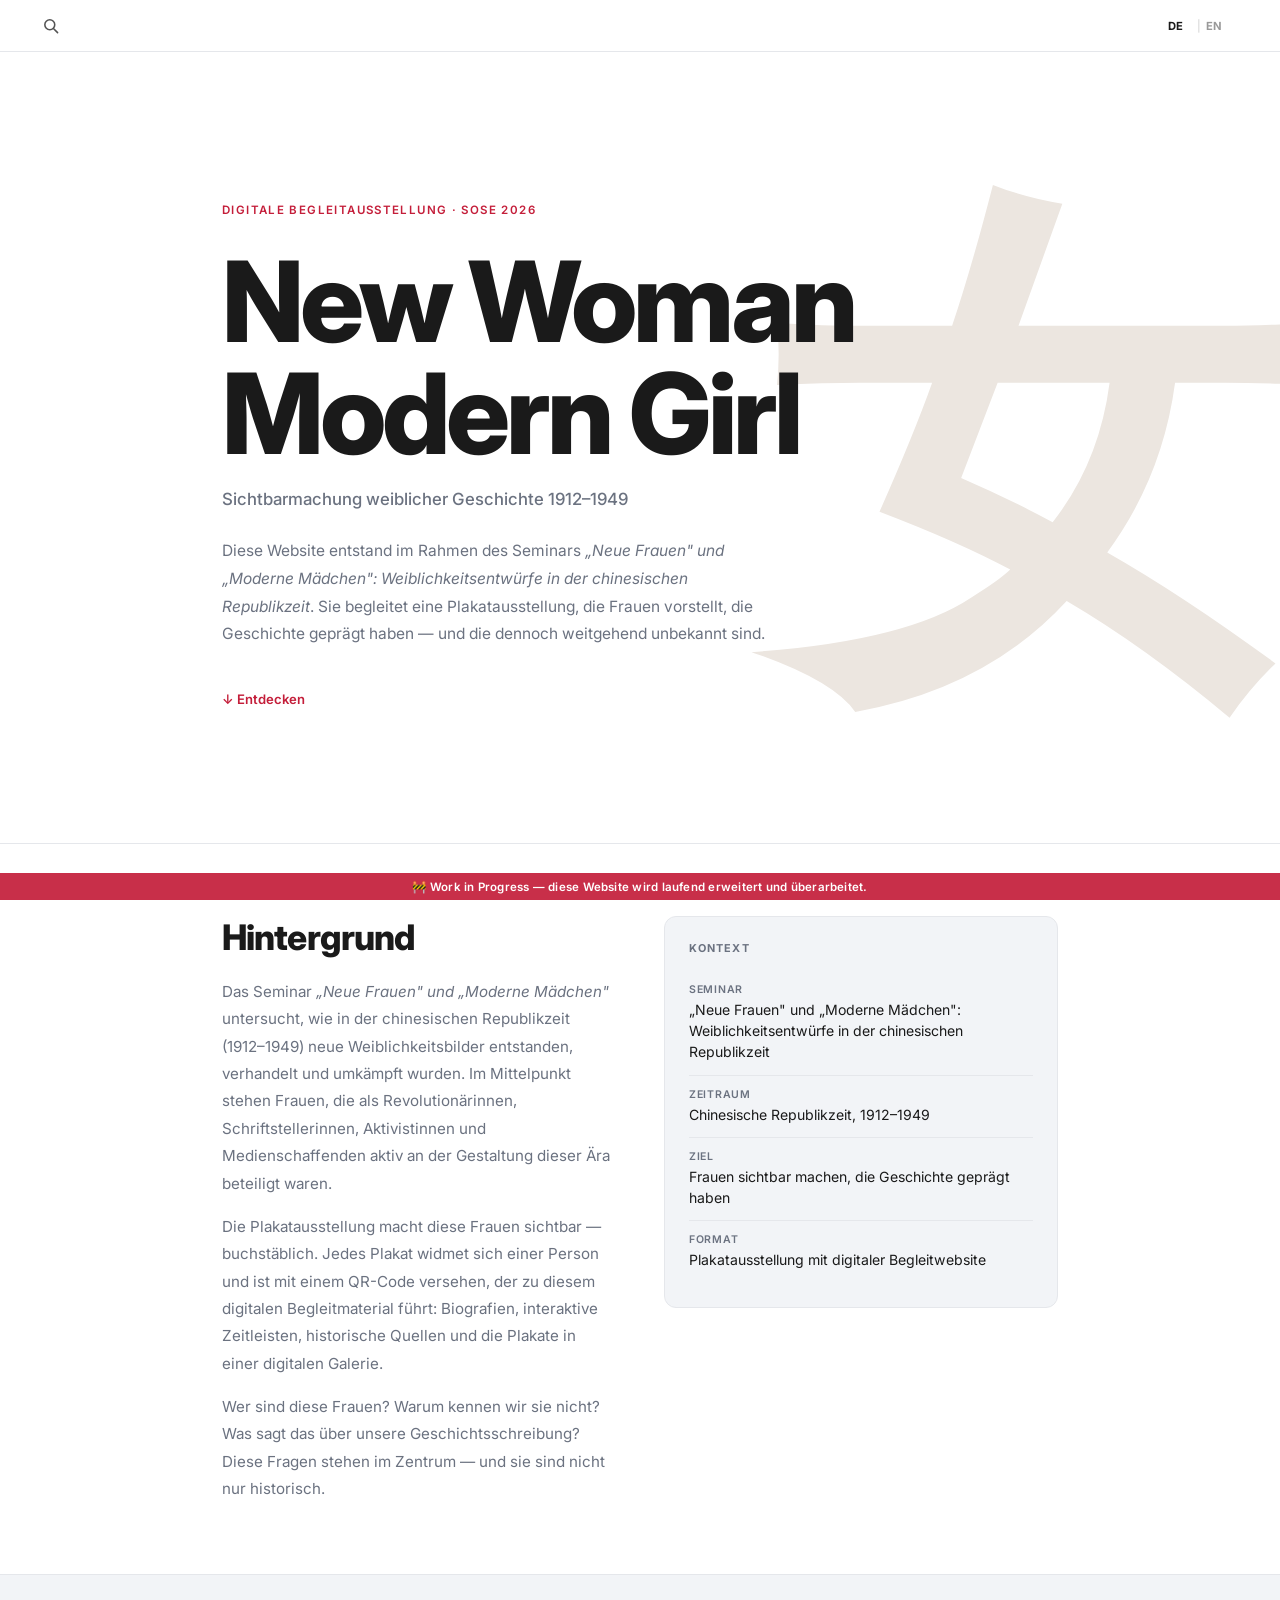
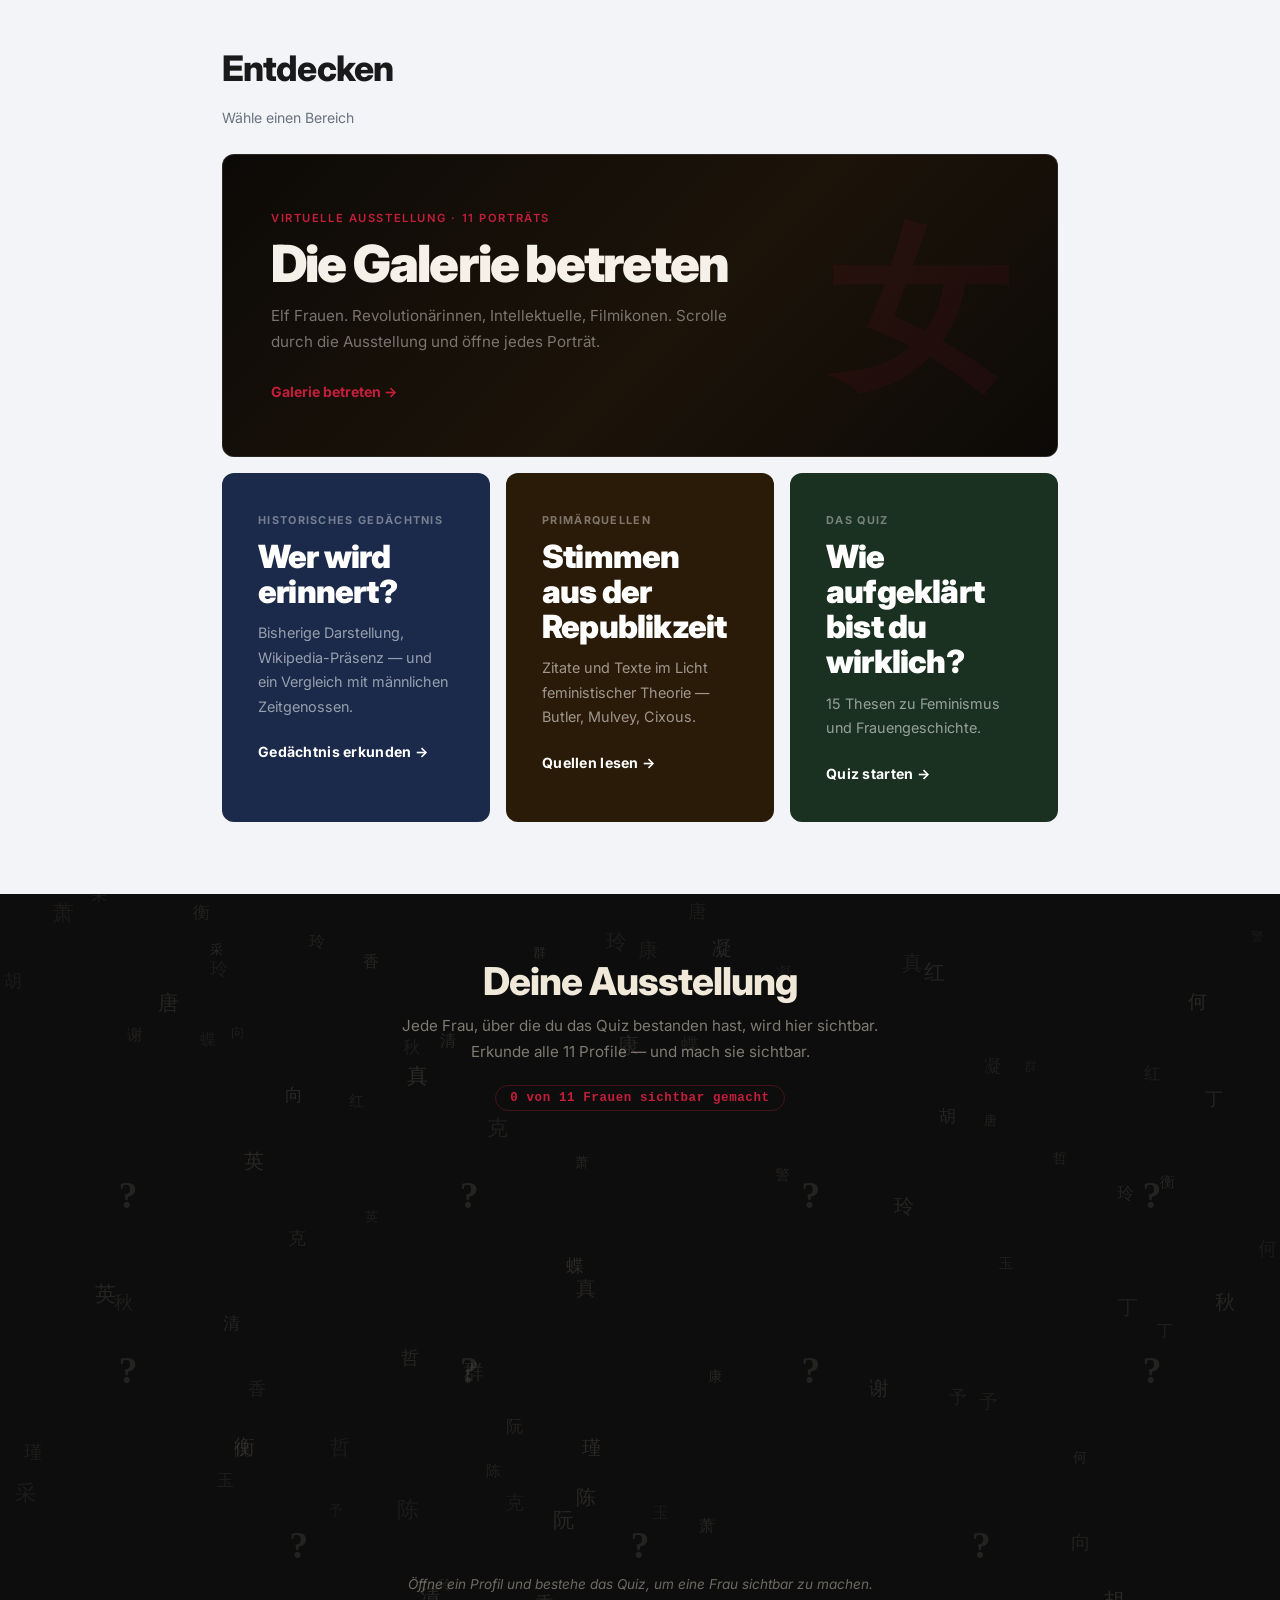
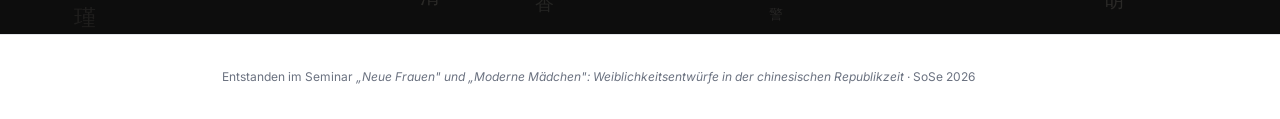
==== index.html @ d8818327 "Initial commit" ====
<!DOCTYPE html>
<html lang="de">
<head>
  <meta charset="UTF-8">
  <meta name="viewport" content="width=device-width, initial-scale=1.0">
  <title>Frauen der chinesischen Republikzeit – Digitale Begleitausstellung</title>
  <meta name="description" content="Digitale Begleitausstellung zum Seminar 'Neue Frauen' und 'Moderne Mädchen': Weiblichkeitsentwürfe in der chinesischen Republikzeit.">
  <link rel="preconnect" href="https://fonts.googleapis.com">
  <link rel="preconnect" href="https://fonts.gstatic.com" crossorigin>
  <link href="https://fonts.googleapis.com/css2?family=Inter:wght@400;500;600;700;800&display=swap" rel="stylesheet">
  <link rel="icon" type="image/svg+xml" href="favicon.svg">
  <link rel="stylesheet" href="style.css">
  <link rel="stylesheet" href="lang.css">
  <link rel="stylesheet" href="search.css">
</head>
<body class="landing-body">
  <a href="#main-content" class="skip-link">Zum Hauptinhalt springen</a>

  <div class="wip-banner" role="status" data-i18n="wip_banner">Work in Progress — diese Website wird laufend erweitert und überarbeitet.</div>

  <!-- NAVBAR -->
  <nav class="index-nav" id="indexNav">
     <div id="lang-toggle">
  <button onclick="setLang('de')" class="lang-btn" data-lang="de" aria-pressed="true">DE</button>
  <button onclick="setLang('en')" class="lang-btn" data-lang="en" aria-pressed="false">EN</button>
</div>
  </nav>

  <!-- ── HERO ──────────────────────────────────────── -->
  <header class="lp-hero" id="main-content">
    <div class="lp-hero-content">
      <div class="lp-eyebrow" data-i18n="index_eyebrow">Digitale Begleitausstellung · SoSe 2026</div>
      <h1 class="lp-headline">New Woman<br>Modern Girl</h1>
      <p class="lp-subline" data-i18n="index_subline">Sichtbarmachung weiblicher Geschichte 1912–1949</p>
      <p class="lp-intro-text" data-i18n="index_intro">
        Diese Website entstand im Rahmen des Seminars
        <em>„Neue Frauen" und „Moderne Mädchen": Weiblichkeitsentwürfe in der chinesischen Republikzeit</em>.
        Sie begleitet eine Plakatausstellung, die Frauen vorstellt, die Geschichte geprägt haben —
        und die dennoch weitgehend unbekannt sind.
      </p>
      <a href="#entdecken" class="lp-scroll-hint" aria-label="Nach unten scrollen" data-i18n="index_discover_btn">↓ Entdecken</a>
    </div>
    <div class="lp-hero-deco" aria-hidden="true">女</div>
  </header>

  <!-- ── HINTERGRUND ───────────────────────────────── -->
  <section class="lp-section lp-bg-section">
    <div class="lp-container">
      <div class="lp-section-grid">
        <div>
          <h2 class="lp-section-title" data-i18n="index_bg_title">Hintergrund</h2>
          <p class="lp-section-text" data-i18n="index_bg_body_1">
            Das Seminar <em>„Neue Frauen" und „Moderne Mädchen"</em> untersucht, wie in der chinesischen
            Republikzeit (1912–1949) neue Weiblichkeitsbilder entstanden, verhandelt und umkämpft wurden.
            Im Mittelpunkt stehen Frauen, die als Revolutionärinnen, Schriftstellerinnen, Aktivistinnen
            und Medienschaffenden aktiv an der Gestaltung dieser Ära beteiligt waren.
          </p>
          <p class="lp-section-text" data-i18n="index_bg_body_2">
            Die Plakatausstellung macht diese Frauen sichtbar — buchstäblich. Jedes Plakat widmet sich
            einer Person und ist mit einem QR-Code versehen, der zu diesem digitalen Begleitmaterial führt:
            Biografien, interaktive Zeitleisten, historische Quellen und die Plakate in einer digitalen Galerie.
          </p>
          <p class="lp-section-text" data-i18n="index_bg_body_3">
            Wer sind diese Frauen? Warum kennen wir sie nicht? Was sagt das über unsere Geschichtsschreibung?
            Diese Fragen stehen im Zentrum — und sie sind nicht nur historisch.
          </p>
        </div>
        <aside>
          <div class="lp-context-box">
            <div class="lp-context-label" data-i18n="index_context_label">Kontext</div>
            <div class="lp-context-item">
              <div class="lp-context-key" data-i18n="index_context_key_seminar">Seminar</div>
              <div class="lp-context-val" data-i18n="index_context_val_seminar">„Neue Frauen" und „Moderne Mädchen": Weiblichkeitsentwürfe in der chinesischen Republikzeit</div>
            </div>
            <div class="lp-context-item">
              <div class="lp-context-key" data-i18n="index_context_key_zeitraum">Zeitraum</div>
              <div class="lp-context-val" data-i18n="index_context_val_zeitraum">Chinesische Republikzeit, 1912–1949</div>
            </div>
            <div class="lp-context-item">
              <div class="lp-context-key" data-i18n="index_context_key_ziel">Ziel</div>
              <div class="lp-context-val" data-i18n="index_context_val_ziel">Frauen sichtbar machen, die Geschichte geprägt haben</div>
            </div>
            <div class="lp-context-item">
              <div class="lp-context-key" data-i18n="index_context_key_format">Format</div>
              <div class="lp-context-val" data-i18n="index_context_val_format">Plakatausstellung mit digitaler Begleitwebsite</div>
            </div>
          </div>
        </aside>
      </div>
    </div>
  </section>

  <!-- ── ENTDECKEN ─────────────────────────────────── -->
  <section class="lp-section" id="entdecken">
    <div class="lp-container">
      <h2 class="lp-section-title" data-i18n="index_discover_title">Entdecken</h2>
      <p class="lp-section-subtitle" data-i18n="index_discover_sub">Wähle einen Bereich</p>

      <div class="lp-entry-grid">

        <a href="galerie3d.html" class="lp-gallery3d-card">
          <div class="lp-gallery3d-deco" aria-hidden="true">女</div>
          <div class="lp-gallery3d-label" data-i18n="index_gallery_label">Virtuelle Ausstellung · 11 Porträts</div>
          <h3 class="lp-gallery3d-title" data-i18n="index_gallery_title">Die Galerie betreten</h3>
          <p class="lp-gallery3d-desc" data-i18n="index_gallery_desc">Elf Frauen. Revolutionärinnen, Intellektuelle, Filmikonen. Scrolle durch die Ausstellung und öffne jedes Porträt.</p>
          <div class="lp-gallery3d-cta" data-i18n="index_gallery_cta">Galerie betreten →</div>
        </a>

        <div class="lp-entry-row">

          <a href="sichtbarkeit.html" class="lp-network-card">
            <div class="lp-network-label" data-i18n="index_network_label">Historisches Gedächtnis</div>
            <h3 class="lp-network-title" data-i18n="index_network_title">Wer wird erinnert?</h3>
            <p class="lp-network-desc" data-i18n="index_network_desc">Bisherige Darstellung, Wikipedia-Präsenz — und ein Vergleich mit männlichen Zeitgenossen.</p>
            <div class="lp-network-cta" data-i18n="index_network_cta">Gedächtnis erkunden →</div>
          </a>

          <a href="quellen.html" class="lp-quellen-card">
            <div class="lp-quellen-label" data-i18n="index_quellen_label">Primärquellen</div>
            <h3 class="lp-quellen-title" data-i18n="index_quellen_title">Stimmen aus der Republikzeit</h3>
            <p class="lp-quellen-desc" data-i18n="index_quellen_desc">Zitate und Texte im Licht feministischer Theorie — Butler, Mulvey, Cixous.</p>
            <div class="lp-quellen-cta" data-i18n="index_quellen_cta">Quellen lesen →</div>
          </a>

          <a href="quiz.html" class="lp-quiz-card">
            <div class="lp-quiz-label" data-i18n="index_quiz_label">Das Quiz</div>
            <h3 class="lp-quiz-title" data-i18n="index_quiz_title">Wie aufgeklärt bist du wirklich?</h3>
            <p class="lp-quiz-desc" data-i18n="index_quiz_desc">15 Thesen zu Feminismus und Frauengeschichte.</p>
            <div class="lp-quiz-cta" data-i18n="index_quiz_cta">Quiz starten →</div>
          </a>

        </div>

      </div>

    </div>
  </section>

  <!-- ── WELLE ────────────────────────────────────────── -->
  <section class="welle-section" id="welle">
    <canvas id="welleCanvas" role="img" aria-label="Interaktive Galerie: Frauen der chinesischen Republikzeit — erscheinen, sobald du ihre Quizze besteht"></canvas>
    <div class="welle-header">
      <h2 class="welle-title" data-i18n="index_welle_title">Deine Ausstellung</h2>
      <p class="welle-desc" data-i18n="index_welle_desc">Jede Frau, über die du das Quiz bestanden hast, wird hier sichtbar.<br>Erkunde alle 11 Profile — und mach sie sichtbar.</p>
      <div class="welle-counter" id="welleCounter">0 von 11 Frauen sichtbar gemacht</div>
    </div>
    <p class="welle-hinweis" id="welleHinweis"></p>
  </section>

  <!-- ── FOOTER ─────────────────────────────────────── -->
  <footer class="lp-footer">
    <div class="lp-container">
      <p>Entstanden im Seminar <em>„Neue Frauen" und „Moderne Mädchen": Weiblichkeitsentwürfe in der chinesischen Republikzeit</em> · SoSe 2026</p>
    </div>
  </footer>

  <script src="lang.js"></script>
  <script src="translations.js"></script>
  <script src="welle.js"></script>
  <script src="data.js"></script>
  <script src="search-data.js"></script>
  <script src="search.js"></script>
</body>
</html>
---- style.css ----
:root {
  --bg: #F2F4F7;
  --card: #FFFFFF;
  --text: #1A1A1A;
  --text-muted: #6B7280;
  --border: #E5E7EB;
  --accent: #C41E3A;
  --agree: #1A6B3C;
  --disagree: #B91C1C;
  --shadow: 0 1px 3px rgba(0,0,0,0.06), 0 4px 16px rgba(0,0,0,0.06);
  --shadow-lg: 0 4px 8px rgba(0,0,0,0.06), 0 12px 40px rgba(0,0,0,0.08);
  --radius: 12px;
  --font: 'Inter', system-ui, -apple-system, sans-serif;
}

*, *::before, *::after { box-sizing: border-box; margin: 0; padding: 0; }

:focus-visible {
  outline: 2px solid #C41E3A;
  outline-offset: 3px;
}

.skip-link {
  position: absolute;
  left: -9999px;
  top: auto;
  width: 1px;
  height: 1px;
  overflow: hidden;
}
.skip-link:focus {
  position: fixed;
  top: 8px;
  left: 8px;
  z-index: 9999;
  width: auto;
  height: auto;
  overflow: visible;
  background: #C41E3A;
  color: #fff;
  font-size: 0.9rem;
  font-weight: 700;
  padding: 0.5rem 1rem;
  border-radius: 6px;
  text-decoration: none;
}

body {
  font-family: var(--font);
  background: var(--bg);
  color: var(--text);
  min-height: 100vh;
  -webkit-font-smoothing: antialiased;
}
/* ── NAV BAR ───────────────────────────────── */

.index-nav {
  position: sticky;
  top: 0;
  z-index: 100;
  height: 52px;
  background: var(--card);
  border-bottom: 1px solid var(--border);
  display: flex;
  align-items: center;
  justify-content: space-between;
  padding: 0 2rem;
  gap: 1rem;
}

.index-nav-back {
  color: var(--accent);
  text-decoration: none;
  font-size: 0.85rem;
  font-weight: 600;
  white-space: nowrap;
  transition: opacity 0.15s;
  flex-shrink: 0;
}
.index-nav-back:hover { opacity: 0.75; }

.index-nav-title {
  font-size: 0.78rem;
  font-weight: 600;
  color: var(--text-muted);
  text-align: center;
  letter-spacing: 0.01em;
  flex: 1;
}

.index-nav-link {
  color: var(--text-muted);
  text-decoration: none;
  font-size: 0.82rem;
  font-weight: 500;
  white-space: nowrap;
  flex-shrink: 0;
  transition: color 0.15s;
}
.index-nav-link:hover { color: var(--accent); }

/* ── PROGRESS BAR ───────────────────────────────── */

.progress-track {
  position: fixed;
  top: 0; left: 0; right: 0;
  height: 4px;
  background: var(--border);
  z-index: 200;
  opacity: 0;
  transition: opacity 0.3s;
}
.progress-track.visible { opacity: 1; }
.progress-fill {
  height: 100%;
  background: var(--accent);
  width: 0%;
  transition: width 0.45s cubic-bezier(0.4, 0, 0.2, 1);
}

/* ── SCREENS ────────────────────────────────────── */

.screen { display: none; min-height: 100vh; }
.screen.active { display: flex; flex-direction: column; }

.container {
  max-width: 700px;
  margin: 0 auto;
  width: 100%;
  padding: 2rem 1.5rem;
}

/* ── START SCREEN ───────────────────────────────── */

.screen--start {
  background: var(--card);
  justify-content: center;
}

.screen--start .container {
  padding: 5rem 2rem 4rem;
  position: relative;
}

.eyebrow {
  font-size: 0.72rem;
  font-weight: 600;
  letter-spacing: 0.1em;
  text-transform: uppercase;
  color: var(--accent);
  margin-bottom: 1.75rem;
}

.headline {
  font-size: clamp(2.6rem, 7vw, 4.8rem);
  font-weight: 800;
  line-height: 1.05;
  letter-spacing: -0.03em;
  margin-bottom: 1.5rem;
}

.lead {
  font-size: 1.1rem;
  font-weight: 500;
  line-height: 1.6;
  margin-bottom: 1rem;
  max-width: 520px;
}

.body-text {
  font-size: 0.95rem;
  color: var(--text-muted);
  line-height: 1.7;
  max-width: 500px;
  margin-bottom: 2.5rem;
}

.btn {
  display: inline-flex;
  align-items: center;
  gap: 0.4rem;
  font-family: var(--font);
  font-size: 0.95rem;
  font-weight: 700;
  padding: 0.85rem 2rem;
  border: none;
  border-radius: 8px;
  cursor: pointer;
  transition: background 0.15s, transform 0.1s, border-color 0.15s;
  text-decoration: none;
}
.btn:active { transform: scale(0.97); }

.btn--primary { background: var(--accent); color: #fff; }
.btn--primary:hover { background: #a8182f; }

.btn--secondary {
  background: transparent;
  color: var(--text);
  border: 2px solid var(--border);
  margin-top: 0.75rem;
}
.btn--secondary:hover { border-color: var(--text-muted); }

.footnote {
  font-size: 0.7rem;
  color: var(--text-muted);
  margin-top: 1rem;
  opacity: 0.7;
}

.deco {
  position: absolute;
  right: -0.05em;
  bottom: -0.15em;
  font-size: clamp(14rem, 32vw, 26rem);
  font-weight: 800;
  color: #F0EAE5;
  line-height: 1;
  pointer-events: none;
  user-select: none;
  z-index: 0;
}
.screen--start .container > *:not(.deco) { position: relative; z-index: 1; }

/* ── QUESTION SCREEN ────────────────────────────── */

.screen--question { background: var(--bg); }

.screen--question .container {
  padding-top: 4.5rem;
  padding-bottom: 3rem;
  display: flex;
  flex-direction: column;
  gap: 1.25rem;
  min-height: 100vh;
  justify-content: center;
}

.question-meta {
  display: flex;
  align-items: center;
  gap: 1rem;
}

.question-counter {
  font-size: 0.78rem;
  font-weight: 600;
  color: var(--text-muted);
  letter-spacing: 0.04em;
}

.statement-card {
  background: var(--card);
  border-radius: var(--radius);
  box-shadow: var(--shadow-lg);
  padding: 2.25rem 2rem;
  animation: cardIn 0.3s ease;
}

@keyframes cardIn {
  from { opacity: 0; transform: translateY(10px); }
  to   { opacity: 1; transform: translateY(0); }
}

.statement {
  font-size: clamp(1.1rem, 2.5vw, 1.35rem);
  font-weight: 500;
  line-height: 1.6;
  color: var(--text);
  font-style: normal;
}

/* ── ANSWER BUTTONS ─────────────────────────────── */

.answers {
  display: grid;
  grid-template-columns: repeat(3, 1fr);
  gap: 0.75rem;
}

.answer-btn {
  display: flex;
  flex-direction: column;
  align-items: center;
  justify-content: center;
  gap: 0.55rem;
  padding: 1.25rem 0.75rem;
  background: var(--card);
  border: 2px solid var(--border);
  border-radius: var(--radius);
  font-family: var(--font);
  font-size: 0.88rem;
  font-weight: 600;
  color: var(--text);
  cursor: pointer;
  box-shadow: var(--shadow);
  transition: all 0.15s ease;
  text-align: center;
  line-height: 1.3;
}
.answer-btn:hover:not(:disabled) {
  transform: translateY(-2px);
  box-shadow: 0 6px 24px rgba(0,0,0,0.11);
}
.answer-btn:disabled { cursor: default; opacity: 0.8; }

.answer-icon {
  font-size: 1.4rem;
  line-height: 1;
}
.answer-key {
  font-size: 0.6rem;
  font-weight: 500;
  color: var(--text-muted);
  opacity: 0.45;
}

/* Hover-Farben */
.answer-btn[data-value="agree"]:hover:not(:disabled):not(.selected) {
  border-color: var(--agree);
  color: var(--agree);
}
.answer-btn[data-value="neutral"]:hover:not(:disabled):not(.selected) {
  border-color: #6B7280;
}
.answer-btn[data-value="disagree"]:hover:not(:disabled):not(.selected) {
  border-color: var(--disagree);
  color: var(--disagree);
}

/* Selected */
.answer-btn[data-value="agree"].selected {
  background: var(--agree); border-color: var(--agree);
  color: #fff; transform: translateY(-2px);
}
.answer-btn[data-value="neutral"].selected {
  background: #4B5563; border-color: #4B5563;
  color: #fff; transform: translateY(-2px);
}
.answer-btn[data-value="disagree"].selected {
  background: var(--disagree); border-color: var(--disagree);
  color: #fff; transform: translateY(-2px);
}
.answer-btn.selected .answer-key { color: rgba(255,255,255,0.5); opacity: 0.6; }

/* ── RESULT SCREEN ──────────────────────────────── */

.screen--result { background: var(--bg); }
.screen--result .container { padding-top: 3.5rem; padding-bottom: 4rem; }

.result-eyebrow {
  font-size: 0.72rem;
  font-weight: 600;
  letter-spacing: 0.1em;
  text-transform: uppercase;
  color: var(--text-muted);
  margin-bottom: 0.75rem;
}

.result-score {
  font-size: clamp(5rem, 15vw, 8.5rem);
  font-weight: 800;
  color: var(--accent);
  line-height: 1;
  letter-spacing: -0.04em;
  margin-bottom: 0.5rem;
  transition: color 0.5s;
}

.result-label {
  font-size: clamp(1.6rem, 4vw, 2.5rem);
  font-weight: 800;
  letter-spacing: -0.02em;
  margin-bottom: 0.75rem;
}

.result-text {
  font-size: 0.97rem;
  color: var(--text-muted);
  line-height: 1.75;
  max-width: 560px;
  margin-bottom: 2rem;
}

.score-bar-wrapper { margin-bottom: 3rem; }

.score-bar-track {
  height: 6px;
  background: var(--border);
  border-radius: 3px;
  overflow: hidden;
  margin-bottom: 0.5rem;
}
.score-bar-fill {
  height: 100%;
  background: var(--accent);
  border-radius: 3px;
  width: 0%;
  transition: width 1.2s cubic-bezier(0.4, 0, 0.2, 1);
}
.score-bar-ends {
  display: flex;
  justify-content: space-between;
  font-size: 0.65rem;
  font-weight: 500;
  color: var(--text-muted);
  opacity: 0.65;
}

/* ── BREAKDOWN ──────────────────────────────────── */

.breakdown {
  background: var(--card);
  border-radius: var(--radius);
  box-shadow: var(--shadow);
  overflow: hidden;
  margin-bottom: 1.5rem;
}

.breakdown-heading {
  font-size: 0.7rem;
  font-weight: 600;
  text-transform: uppercase;
  letter-spacing: 0.1em;
  color: var(--text-muted);
  padding: 1.1rem 1.75rem;
  border-bottom: 1px solid var(--border);
  font-weight: 400;
}

.breakdown-item {
  padding: 1.25rem 1.75rem;
  border-bottom: 1px solid var(--border);
}
.breakdown-item:last-child { border-bottom: none; }

.breakdown-statement {
  font-size: 0.88rem;
  font-weight: 600;
  color: var(--text);
  margin-bottom: 0.6rem;
  line-height: 1.4;
}

.breakdown-row {
  display: flex;
  gap: 1rem;
  align-items: flex-start;
}

.breakdown-verdict {
  font-size: 0.66rem;
  font-weight: 700;
  white-space: nowrap;
  flex-shrink: 0;
  padding: 0.2rem 0.55rem;
  border-radius: 4px;
  text-transform: uppercase;
  letter-spacing: 0.05em;
  margin-top: 1px;
}
.breakdown-verdict.correct { background: #DCFCE7; color: #166534; }
.breakdown-verdict.half    { background: #FEF9C3; color: #854D0E; }
.breakdown-verdict.wrong   { background: #FEE2E2; color: #991B1B; }

.breakdown-explanation {
  font-size: 0.85rem;
  color: var(--text-muted);
  line-height: 1.6;
}

/* ── RESPONSIVE ─────────────────────────────────── */

/* ── SITE NAV ───────────────────────────────────── */

.site-nav {
  position: sticky; top: 0; background: #fff;
  border-bottom: 1px solid var(--border);
  display: flex; align-items: center; justify-content: space-between;
  padding: 0 2rem; height: 48px; z-index: 100; font-size: 0.82rem;
}
.site-nav-title {
  font-weight: 600; color: var(--text-muted); font-size: 0.78rem;
  flex: 1; text-align: center; white-space: nowrap;
  overflow: hidden; text-overflow: ellipsis; letter-spacing: 0.01em;
}
.site-nav-back {
  color: var(--accent); text-decoration: none;
  font-weight: 600; font-size: 0.85rem;
  transition: opacity 0.15s; flex-shrink: 0;
}
.site-nav-back:hover { opacity: 0.7; }

.result-actions { display: flex; gap: 0.75rem; flex-wrap: wrap; align-items: center; }

/* ── LANDING PAGE ────────────────────────────────── */

.landing-body { background: var(--bg); }

.lp-hero {
  min-height: 88vh;
  background: var(--card);
  display: flex;
  align-items: center;
  position: relative;
  overflow: hidden;
  border-bottom: 1px solid var(--border);
}

.lp-hero-content {
  max-width: 900px;
  margin: 0 auto;
  padding: 5rem 2rem 4rem;
  position: relative;
  z-index: 1;
  width: 100%;
}

.lp-eyebrow {
  font-size: 0.72rem;
  font-weight: 600;
  letter-spacing: 0.12em;
  text-transform: uppercase;
  color: var(--accent);
  margin-bottom: 1.75rem;
}

.lp-headline {
  font-size: clamp(3.2rem, 9vw, 7rem);
  font-weight: 800;
  line-height: 1.0;
  letter-spacing: -0.035em;
  margin-bottom: 1.25rem;
  color: var(--text);
}

.lp-subline {
  font-size: 1.05rem;
  font-weight: 500;
  color: var(--text-muted);
  margin-bottom: 1.75rem;
}

.lp-intro-text {
  font-size: 0.97rem;
  line-height: 1.8;
  color: var(--text-muted);
  max-width: 560px;
  margin-bottom: 2.5rem;
}

.lp-scroll-hint {
  font-size: 0.82rem;
  font-weight: 600;
  color: var(--accent);
  text-decoration: none;
  transition: opacity 0.15s;
}
.lp-scroll-hint:hover { opacity: 0.65; }

.lp-hero-deco {
  position: absolute;
  right: -0.05em;
  top: 50%;
  transform: translateY(-50%);
  font-size: clamp(18rem, 42vw, 36rem);
  font-weight: 800;
  color: #ECE6E0;
  line-height: 1;
  pointer-events: none;
  user-select: none;
  z-index: 0;
}

/* ── HINTERGRUND ─────────────────────────────────── */

.lp-section { padding: 4.5rem 0; }

.lp-bg-section {
  background: var(--card);
  border-bottom: 1px solid var(--border);
}

.lp-container {
  max-width: 900px;
  margin: 0 auto;
  padding: 0 2rem;
}

.lp-section-grid {
  display: grid;
  grid-template-columns: 1fr 1fr;
  gap: 3rem;
  align-items: start;
}

.lp-section-title {
  font-size: clamp(1.5rem, 3vw, 2.2rem);
  font-weight: 800;
  letter-spacing: -0.025em;
  margin-bottom: 1.25rem;
}

.lp-section-subtitle {
  font-size: 0.88rem;
  color: var(--text-muted);
  margin-bottom: 1.75rem;
}

.lp-section-text {
  font-size: 0.95rem;
  color: var(--text-muted);
  line-height: 1.8;
  margin-bottom: 1rem;
}
.lp-section-text:last-child { margin-bottom: 0; }

.lp-context-box {
  background: var(--bg);
  border-radius: var(--radius);
  padding: 1.5rem;
  border: 1px solid var(--border);
  position: sticky;
  top: 2rem;
}

.lp-context-label {
  font-size: 0.68rem;
  font-weight: 700;
  text-transform: uppercase;
  letter-spacing: 0.1em;
  color: var(--text-muted);
  margin-bottom: 1rem;
}

.lp-context-item {
  padding: 0.75rem 0;
  border-bottom: 1px solid var(--border);
}
.lp-context-item:last-child { border-bottom: none; }

.lp-context-key {
  font-size: 0.66rem;
  font-weight: 600;
  text-transform: uppercase;
  letter-spacing: 0.07em;
  color: var(--text-muted);
  margin-bottom: 0.2rem;
}

.lp-context-val {
  font-size: 0.88rem;
  color: var(--text);
  line-height: 1.5;
}

/* ── ENTDECKEN ───────────────────────────────────── */

.lp-profiles-grid {
  display: flex;
  flex-wrap: nowrap;
  overflow-x: auto;
  gap: 0.875rem;
  margin-bottom: 1rem;
  padding-bottom: 0.75rem;
  scroll-snap-type: x mandatory;
  -webkit-overflow-scrolling: touch;
  scrollbar-width: thin;
  scrollbar-color: var(--border) transparent;
}

.lp-profiles-grid::-webkit-scrollbar { height: 5px; }
.lp-profiles-grid::-webkit-scrollbar-track { background: transparent; }
.lp-profiles-grid::-webkit-scrollbar-thumb { background: var(--border); border-radius: 3px; }

.lp-profile-card {
  display: flex;
  flex-direction: column;
  flex-shrink: 0;
  width: 210px;
  scroll-snap-align: start;
  background: var(--card);
  border: 1.5px solid var(--border);
  border-radius: var(--radius);
  padding: 1.5rem;
  text-decoration: none;
  color: var(--text);
  box-shadow: var(--shadow);
  transition: transform 0.18s ease, box-shadow 0.18s ease, border-color 0.15s;
}

.lp-profile-card:hover {
  transform: translateY(-3px);
  box-shadow: var(--shadow-lg);
  border-color: var(--accent);
}

.lp-profile-chinesisch {
  font-size: 2rem;
  font-weight: 700;
  color: var(--accent);
  line-height: 1;
  margin-bottom: 0.75rem;
  letter-spacing: 0.05em;
}

.lp-profile-name {
  font-size: 1.05rem;
  font-weight: 700;
  margin-bottom: 0.2rem;
}

.lp-profile-dates {
  font-size: 0.72rem;
  font-weight: 500;
  color: var(--text-muted);
  font-family: 'SFMono-Regular', 'Consolas', monospace;
  margin-bottom: 0.5rem;
}

.lp-profile-rolle {
  font-size: 0.82rem;
  color: var(--text-muted);
  line-height: 1.4;
  flex: 1;
}

.lp-profile-arrow {
  font-size: 1.1rem;
  color: var(--accent);
  margin-top: 1.25rem;
  font-weight: 700;
  transition: transform 0.15s;
}

.lp-profile-card:hover .lp-profile-arrow { transform: translateX(5px); }

/* ── ENTRY GRID (gallery + network/quiz) ─────────── */

.lp-entry-grid {
  display: flex;
  flex-direction: column;
  gap: 1rem;
}

.lp-entry-row {
  display: grid;
  grid-template-columns: 1fr 1fr 1fr;
  gap: 1rem;
}

/* ── GALLERY CARD ────────────────────────────────── */

.lp-gallery3d-card {
  display: block;
  position: relative;
  overflow: hidden;
  text-decoration: none;
  background: linear-gradient(135deg, #0c0a07 0%, #1c1309 55%, #0c0a07 100%);
  border: 1.5px solid rgba(255,255,255,0.1);
  border-radius: var(--radius);
  padding: 3.5rem 3rem;
  transition: border-color 0.25s, transform 0.25s;
}

.lp-gallery3d-card:hover {
  border-color: rgba(196,30,58,0.6);
  transform: translateY(-3px);
}

.lp-gallery3d-deco {
  position: absolute;
  right: 3rem;
  top: 50%;
  transform: translateY(-50%);
  font-size: clamp(7rem, 14vw, 12rem);
  font-weight: 700;
  color: rgba(196,30,58,0.08);
  line-height: 1;
  pointer-events: none;
  user-select: none;
  transition: color 0.25s;
}
.lp-gallery3d-card:hover .lp-gallery3d-deco { color: rgba(196,30,58,0.15); }

.lp-gallery3d-label {
  font-size: 0.7rem;
  font-weight: 600;
  letter-spacing: 0.14em;
  text-transform: uppercase;
  color: #C41E3A;
  margin-bottom: 0.75rem;
}

.lp-gallery3d-title {
  font-size: clamp(2rem, 4vw, 3.2rem);
  font-weight: 900;
  color: #f5f0e8;
  letter-spacing: -0.035em;
  line-height: 1.05;
  margin-bottom: 0.75rem;
}

.lp-gallery3d-desc {
  font-size: 0.95rem;
  color: rgba(245,240,232,0.45);
  line-height: 1.7;
  max-width: 480px;
}

.lp-gallery3d-cta {
  margin-top: 1.75rem;
  font-size: 0.88rem;
  font-weight: 700;
  color: #C41E3A;
  transition: opacity 0.15s;
}
.lp-gallery3d-card:hover .lp-gallery3d-cta { opacity: 0.75; }

/* ── NETWORK CARD ────────────────────────────────── */

.lp-network-card {
  display: block;
  background: #1B2A4A;
  color: #fff;
  border-radius: var(--radius);
  padding: 2.5rem 2.25rem;
  text-decoration: none;
  transition: background 0.2s, transform 0.2s;
}

.lp-network-card:hover {
  background: #243860;
  transform: translateY(-3px);
}

.lp-network-label {
  font-size: 0.68rem;
  font-weight: 700;
  letter-spacing: 0.12em;
  text-transform: uppercase;
  color: rgba(255,255,255,0.4);
  margin-bottom: 0.75rem;
}

.lp-network-title {
  font-size: clamp(1.5rem, 2.5vw, 2rem);
  font-weight: 900;
  letter-spacing: -0.025em;
  line-height: 1.1;
  margin-bottom: 0.75rem;
  color: #fff;
}

.lp-network-desc {
  font-size: 0.9rem;
  line-height: 1.7;
  color: rgba(255,255,255,0.55);
  margin-bottom: 1.5rem;
}

.lp-network-cta {
  font-size: 0.88rem;
  font-weight: 700;
  color: #fff;
  letter-spacing: 0.02em;
}

/* ── QUIZ CARD ───────────────────────────────────── */

.lp-quiz-card {
  display: block;
  background: #1A3020;
  color: #fff;
  border-radius: var(--radius);
  padding: 2.5rem 2.25rem;
  text-decoration: none;
  transition: background 0.2s, transform 0.2s;
}

.lp-quiz-card:hover {
  background: #22402b;
  transform: translateY(-3px);
}

.lp-quiz-label {
  font-size: 0.68rem;
  font-weight: 700;
  letter-spacing: 0.12em;
  text-transform: uppercase;
  color: rgba(255,255,255,0.4);
  margin-bottom: 0.75rem;
}

.lp-quiz-title {
  font-size: clamp(1.5rem, 2.5vw, 2rem);
  font-weight: 900;
  letter-spacing: -0.025em;
  line-height: 1.1;
  margin-bottom: 0.75rem;
  color: #fff;
}

.lp-quiz-desc {
  font-size: 0.9rem;
  line-height: 1.7;
  color: rgba(255,255,255,0.55);
  margin-bottom: 1.5rem;
}

.lp-quiz-cta {
  font-size: 0.88rem;
  font-weight: 700;
  color: #fff;
  letter-spacing: 0.02em;
}

/* ── QUELLEN CARD ────────────────────────────────── */

.lp-quellen-card {
  display: block;
  background: #2A1A08;
  color: #fff;
  border-radius: var(--radius);
  padding: 2.5rem 2.25rem;
  text-decoration: none;
  transition: background 0.2s, transform 0.2s;
}

.lp-quellen-card:hover {
  background: #3a2610;
  transform: translateY(-3px);
}

.lp-quellen-label {
  font-size: 0.68rem;
  font-weight: 700;
  letter-spacing: 0.12em;
  text-transform: uppercase;
  color: rgba(255,255,255,0.4);
  margin-bottom: 0.75rem;
}

.lp-quellen-title {
  font-size: clamp(1.5rem, 2.5vw, 2rem);
  font-weight: 900;
  letter-spacing: -0.025em;
  line-height: 1.1;
  margin-bottom: 0.75rem;
  color: #fff;
}

.lp-quellen-desc {
  font-size: 0.9rem;
  line-height: 1.7;
  color: rgba(255,255,255,0.55);
  margin-bottom: 1.5rem;
}

.lp-quellen-cta {
  font-size: 0.88rem;
  font-weight: 700;
  color: #fff;
  letter-spacing: 0.02em;
}

@media (max-width: 900px) {
  .lp-entry-row { grid-template-columns: 1fr 1fr; }
}

@media (max-width: 700px) {
  .lp-entry-row { grid-template-columns: 1fr; }
  .lp-gallery3d-card { padding: 2.5rem 1.5rem; }
}

/* ── WELLE ───────────────────────────────────────── */

.welle-section {
  background: #0d0d0d;
  padding: 4rem 0 3rem;
  position: relative;
  overflow: hidden;
  min-height: 740px;
}

#welleCanvas {
  position: absolute;
  inset: 0;
  width: 100%;
  height: 100%;
  display: block;
}

.welle-header {
  max-width: 900px;
  margin: 0 auto 2rem;
  padding: 0 2rem;
  text-align: center;
  position: relative;
  z-index: 1;
}

.welle-title {
  font-size: clamp(1.6rem, 3vw, 2.4rem);
  font-weight: 800;
  letter-spacing: -0.025em;
  color: #f0e8d8;
  margin-bottom: 0.6rem;
}

.welle-desc {
  font-size: 0.95rem;
  line-height: 1.7;
  color: rgba(240,232,216,0.5);
  max-width: 520px;
  margin: 0 auto 1.25rem;
}

.welle-counter {
  display: inline-block;
  font-family: 'SFMono-Regular', 'Consolas', monospace;
  font-size: 0.78rem;
  font-weight: 600;
  color: #C41E3A;
  letter-spacing: 0.05em;
  border: 1px solid rgba(196,30,58,0.3);
  border-radius: 20px;
  padding: 0.3rem 0.9rem;
}

.welle-hinweis {
  position: absolute;
  bottom: 1.75rem;
  left: 50%;
  transform: translateX(-50%);
  width: calc(100% - 4rem);
  max-width: 560px;
  padding: 0.6rem 1.4rem;
  text-align: center;
  font-size: 0.85rem;
  color: rgba(240,232,216,0.42);
  line-height: 1.65;
  font-style: italic;
  border-radius: 8px;
  border: 1px solid transparent;
  background: transparent;
  transition: color 0.6s, background 0.6s, border-color 0.6s;
  z-index: 2;
}

.welle-hinweis--done {
  color: rgba(240,232,216,0.92);
  font-style: normal;
  font-weight: 500;
  background: rgba(13,13,13,0.74);
  backdrop-filter: blur(10px);
  -webkit-backdrop-filter: blur(10px);
  border-color: rgba(240,232,216,0.08);
}

@media (max-width: 680px) {
  .welle-header { padding: 0 1.25rem; }
  .welle-hinweis {
    font-size: 0.8rem;
    bottom: 1.25rem;
    width: calc(100% - 2.5rem);
  }
}

/* ── FOOTER ──────────────────────────────────────── */

.lp-footer {
  background: var(--card);
  border-top: 1px solid var(--border);
  padding: 2rem 0;
}

.lp-footer p {
  font-size: 0.75rem;
  color: var(--text-muted);
  line-height: 1.7;
}

/* ── RESPONSIVE (LANDING) ────────────────────────── */

@media (max-width: 680px) {
  .lp-section-grid { grid-template-columns: 1fr; gap: 2rem; }
  .lp-context-box { position: static; }

  .lp-hero-deco { font-size: 55vw; top: auto; bottom: -0.1em; transform: none; opacity: 0.6; }
  .lp-hero-content { padding: 3.5rem 1.25rem 3rem; }
  .lp-container { padding: 0 1.25rem; }
  .site-nav { padding: 0 1.25rem; }
  .site-nav-title { display: none; }
}

@media (max-width: 580px) {
  .answers {
    grid-template-columns: 1fr;
  }
  .answer-btn {
    flex-direction: row;
    justify-content: flex-start;
    padding: 1rem 1.25rem;
    gap: 0.75rem;
  }
  .answer-icon { font-size: 1.2rem; }
  .answer-key { display: none; }
  .statement-card { padding: 1.75rem 1.25rem; }
  .breakdown-item { padding: 1rem 1.25rem; }
  .breakdown-heading { padding: 1rem 1.25rem; }
  .breakdown-row { flex-direction: column; gap: 0.4rem; }
  .deco { display: none; }
}
---- lang.css ----
:focus-visible {
  outline: 2px solid #C41E3A;
  outline-offset: 3px;
}

#lang-toggle {
  display: inline-flex;
  align-items: center;
  align-self: center;
  gap: 0;
  margin-left: auto;
  margin-right: 1.25rem;
  height: fit-content;
}

#lang-toggle button {
  background: none;
  border: none;
  cursor: pointer;
  color: rgba(0, 0, 0, 0.4);
  font-family: inherit;
  font-size: 0.7rem;
  font-weight: 700;
  padding: 0 0.35rem;
  min-height: 44px;
  min-width: 32px;
  transition: color 0.15s ease;
}

/* Trennstrich zwischen den zwei Buttons */
#lang-toggle button + button::before {
  content: '|';
  margin-right: 0.35rem;
  font-weight: 400;
  color: rgba(0, 0, 0, 0.2);
  pointer-events: none;
}

#lang-toggle button.active {
  color: #1A1A1A;
}

#lang-toggle button:hover {
  color: rgba(0, 0, 0, 0.75);
}

/* Work-in-progress banner — slim fixed bar at the bottom of every page.
   pointer-events:none keeps it from blocking clicks on content beneath it. */
.wip-banner {
  position: fixed;
  bottom: 0;
  left: 0;
  right: 0;
  z-index: 9998;
  pointer-events: none;
  text-align: center;
  font-family: 'Inter', system-ui, sans-serif;
  font-size: 0.72rem;
  font-weight: 600;
  letter-spacing: 0.02em;
  color: #fff;
  background: rgba(196, 30, 58, 0.92);
  padding: 0.4rem 1rem;
}

.wip-banner::before {
  content: '🚧 ';
}
---- search.css ----
/* search.css — site-wide keyword search UI */

.search-wrap {
  position: relative;
  display: inline-flex;
  align-items: center;
}

.search-btn {
  background: none;
  border: none;
  cursor: pointer;
  color: inherit;
  padding: 0.55rem 0.4rem;
  min-height: 44px;
  min-width: 36px;
  display: flex;
  align-items: center;
  justify-content: center;
  border-radius: 6px;
  opacity: 0.75;
  transition: opacity 0.15s, color 0.15s;
}

.search-btn:hover,
.search-btn:focus-visible {
  opacity: 1;
  color: #C41E3A;
  outline: none;
}

.search-btn:focus-visible {
  outline: 2px solid #C41E3A;
  outline-offset: 2px;
}

/* Expandable input */
.search-input-wrap {
  display: inline-flex;
  overflow: hidden;
  max-width: 0;
  transition: max-width 0.28s cubic-bezier(0.4, 0, 0.2, 1),
              opacity   0.2s  cubic-bezier(0.4, 0, 0.2, 1);
  opacity: 0;
}

.search-wrap.is-open .search-input-wrap {
  max-width: 200px;
  opacity: 1;
}

.search-input {
  border: none;
  border-bottom: 1.5px solid rgba(0, 0, 0, 0.2);
  background: transparent;
  font-size: 0.85rem;
  padding: 0.2rem 0.35rem;
  width: 180px;
  color: inherit;
  outline: none;
  transition: border-color 0.15s;
  font-family: inherit;
}

.search-input:focus {
  border-bottom-color: #C41E3A;
}

.search-input::-webkit-search-cancel-button { display: none; }

/* ── Main dropdown ─────────────────────────────────────── */
.search-dropdown {
  position: fixed;
  z-index: 9500;
  background: #fff;
  border-radius: 10px;
  box-shadow: 0 8px 32px rgba(0, 0, 0, 0.14), 0 1px 4px rgba(0, 0, 0, 0.08);
  border: 1px solid rgba(0, 0, 0, 0.07);
  min-width: 300px;
  max-width: 360px;
  overflow: hidden;
  display: none;
  max-height: 70vh;
  overflow-y: auto;
}

.search-dropdown.visible {
  display: block;
}

.search-item {
  display: flex;
  align-items: flex-start;
  gap: 0.75rem;
  padding: 0.6rem 0.9rem;
  text-decoration: none;
  color: #1a1a1a;
  border-bottom: 1px solid rgba(0, 0, 0, 0.05);
  transition: background 0.1s;
}

.search-item:last-child { border-bottom: none; }

.search-item:hover,
.search-item.is-active {
  background: #fdf6f7;
}

.search-item-icon {
  font-size: 1.35rem;
  line-height: 1;
  min-width: 1.6rem;
  text-align: center;
  margin-top: 0.1rem;
  font-family: "Microsoft YaHei", "Noto Sans SC", "PingFang SC", serif;
  color: #C41E3A;
  opacity: 0.75;
}

.search-item.type-page .search-item-icon   { opacity: 0.45; color: #555; }
.search-item.type-quote .search-item-icon  { opacity: 0.65; color: #8B4513; }

.search-item-body {
  display: flex;
  flex-direction: column;
  gap: 0.12rem;
  min-width: 0;
  flex: 1;
}

/* Title row: title left, page badge right */
.search-item-title-row {
  display: flex;
  align-items: baseline;
  gap: 0.4rem;
}

.search-item-title {
  font-size: 0.875rem;
  font-weight: 600;
  line-height: 1.3;
  white-space: nowrap;
  overflow: hidden;
  text-overflow: ellipsis;
  flex: 1;
  min-width: 0;
}

/* Page destination badge */
.search-item-page {
  flex-shrink: 0;
  font-size: 0.68rem;
  font-weight: 500;
  letter-spacing: 0.02em;
  padding: 0.1em 0.45em;
  border-radius: 4px;
  background: rgba(0, 0, 0, 0.06);
  color: #555;
  white-space: nowrap;
  line-height: 1.5;
}

.search-item.type-person .search-item-page  { background: rgba(196, 30, 58, 0.08); color: #C41E3A; }
.search-item.type-quote  .search-item-page  { background: rgba(139, 69, 19, 0.08); color: #8B4513; }

.search-item-sub {
  font-size: 0.74rem;
  color: #666;
  line-height: 1.3;
  white-space: nowrap;
  overflow: hidden;
  text-overflow: ellipsis;
}

.search-item-title mark,
.search-item-sub mark {
  background: rgba(196, 30, 58, 0.12);
  color: #C41E3A;
  border-radius: 2px;
  padding: 0 1px;
  font-style: normal;
}

.search-no-results {
  padding: 0.9rem 1rem;
  font-size: 0.83rem;
  color: #888;
  text-align: center;
}

/* ── Hover preview card ──────────────────────────────────── */
.search-preview {
  position: fixed;
  z-index: 9600;
  width: 240px;
  background: #fff;
  border-radius: 10px;
  box-shadow: 0 8px 32px rgba(0, 0, 0, 0.13), 0 1px 4px rgba(0, 0, 0, 0.07);
  border: 1px solid rgba(0, 0, 0, 0.07);
  padding: 0.9rem 1rem;
  display: none;
  pointer-events: none;
  animation: spv-in 0.12s ease;
}

@keyframes spv-in {
  from { opacity: 0; transform: translateX(-4px); }
  to   { opacity: 1; transform: translateX(0); }
}

.search-preview.visible {
  display: block;
}

/* Header: icon + page destination breadcrumb */
.spv-header {
  display: flex;
  align-items: center;
  gap: 0.4rem;
  margin-bottom: 0.5rem;
}

.spv-icon {
  font-size: 1.5rem;
  line-height: 1;
  font-family: "Microsoft YaHei", "Noto Sans SC", "PingFang SC", serif;
  color: #C41E3A;
  opacity: 0.8;
}

.search-preview.type-page  .spv-icon  { color: #555; opacity: 0.5; }
.search-preview.type-quote .spv-icon  { color: #8B4513; }

.spv-dest {
  font-size: 0.72rem;
  font-weight: 600;
  letter-spacing: 0.04em;
  text-transform: uppercase;
  color: #999;
}

.search-preview.type-person .spv-dest { color: #C41E3A; }
.search-preview.type-quote  .spv-dest { color: #8B4513; }

.spv-sep {
  margin: 0 0.15em;
  opacity: 0.5;
}

.spv-section {
  color: #777;
}

.spv-title {
  font-size: 0.95rem;
  font-weight: 700;
  line-height: 1.3;
  color: #111;
  margin-bottom: 0.25rem;
  word-break: break-word;
}

.spv-sub {
  font-size: 0.75rem;
  color: #666;
  line-height: 1.4;
  margin-bottom: 0.5rem;
}

/* Keyword tags */
.spv-tags {
  display: flex;
  flex-wrap: wrap;
  gap: 0.25rem;
  margin-top: 0.4rem;
  padding-top: 0.4rem;
  border-top: 1px solid rgba(0, 0, 0, 0.06);
}

.spv-tag {
  font-size: 0.68rem;
  padding: 0.15em 0.45em;
  border-radius: 4px;
  background: rgba(0, 0, 0, 0.05);
  color: #555;
  white-space: nowrap;
}

.search-preview.type-person .spv-tag { background: rgba(196, 30, 58, 0.07); color: #C41E3A; }
.search-preview.type-quote  .spv-tag { background: rgba(139, 69, 19, 0.07); color: #8B4513; }

/* ── Nav arrow alignment ─────────────────────────────────── */
.nav-arrow {
  display: inline-block;
  transform: translateY(-0.1em);
  line-height: 1;
}

/* ── On-page highlight (applied via ?highlight= param) ── */
mark.search-hl {
  background: rgba(196, 30, 58, 0.18);
  color: inherit;
  border-radius: 2px;
  padding: 0 2px;
  font-style: normal;
}

/* ── Responsive: hide preview card on narrow screens ── */
@media (max-width: 640px) {
  .search-preview { display: none !important; }

  .search-wrap.is-open .search-input-wrap {
    max-width: 130px;
  }

  .search-input {
    width: 115px;
  }

  .search-dropdown {
    min-width: 260px;
    max-width: calc(100vw - 16px);
  }
}
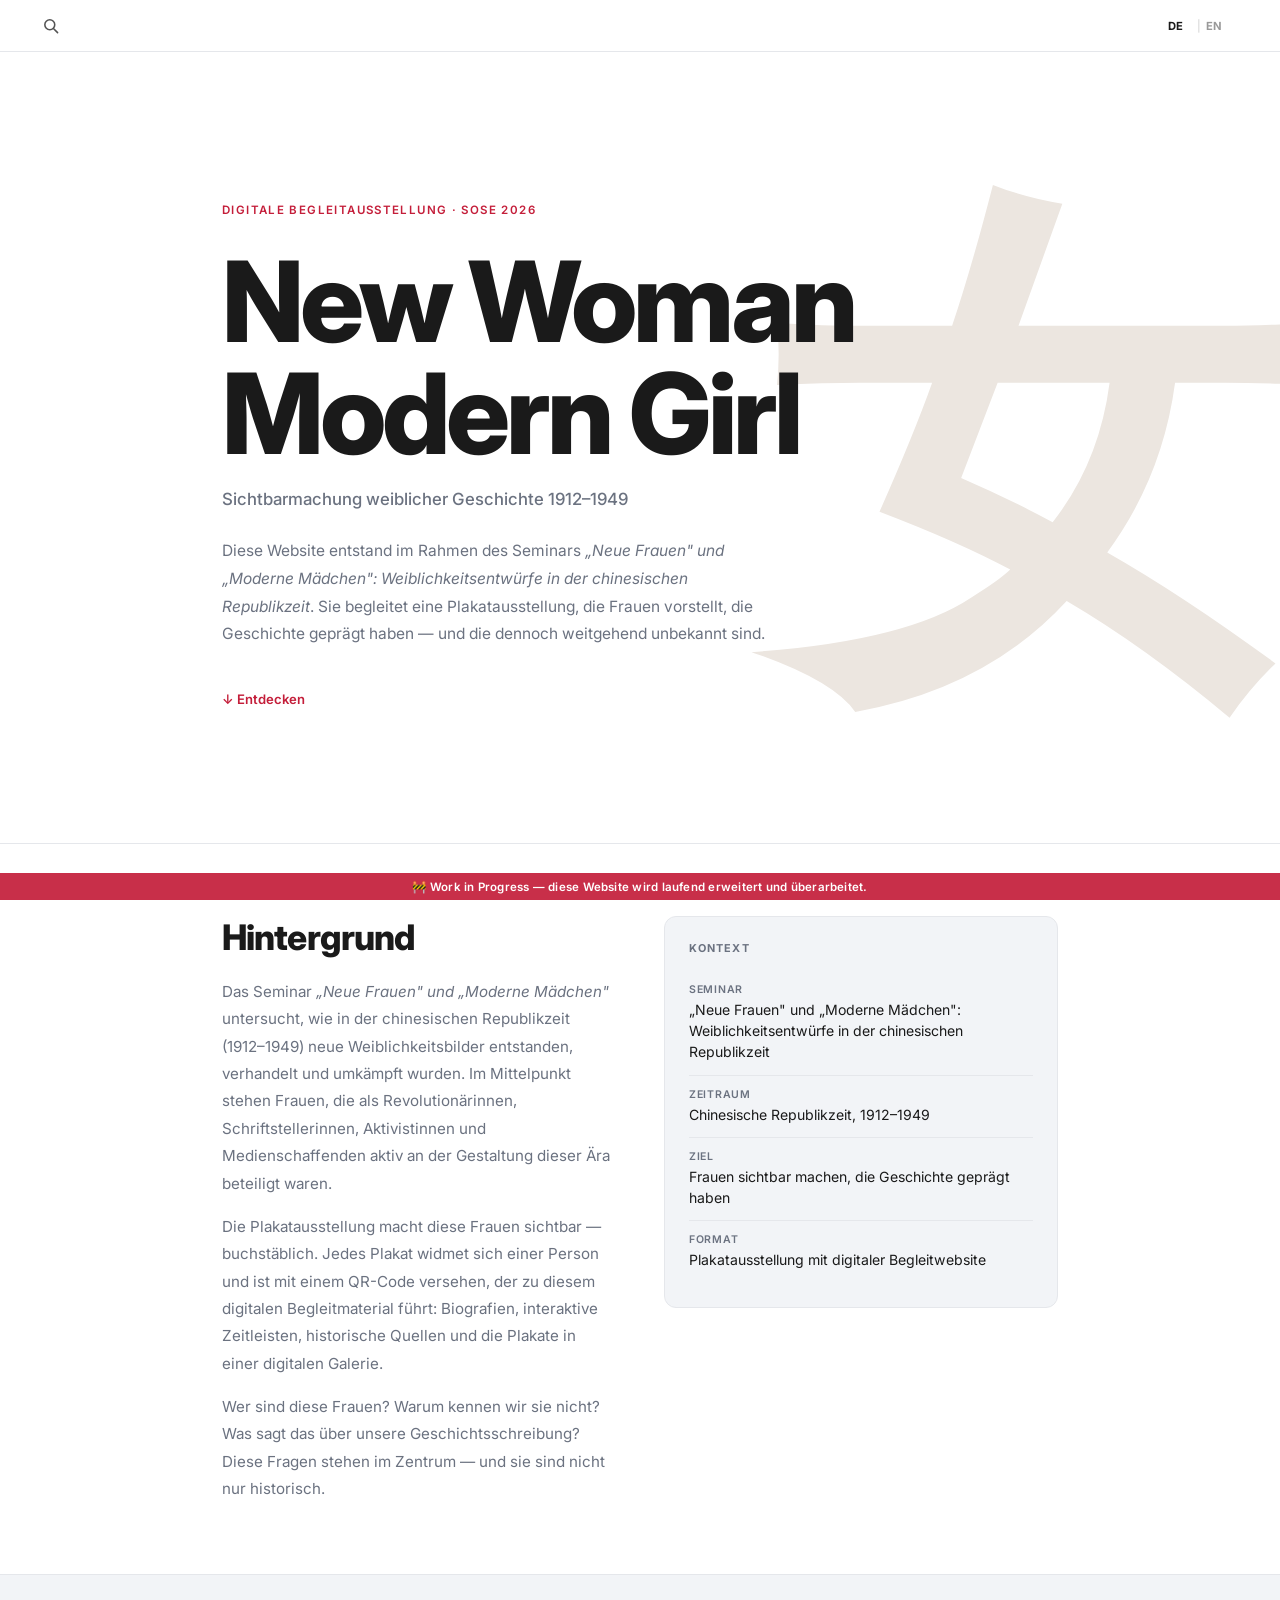
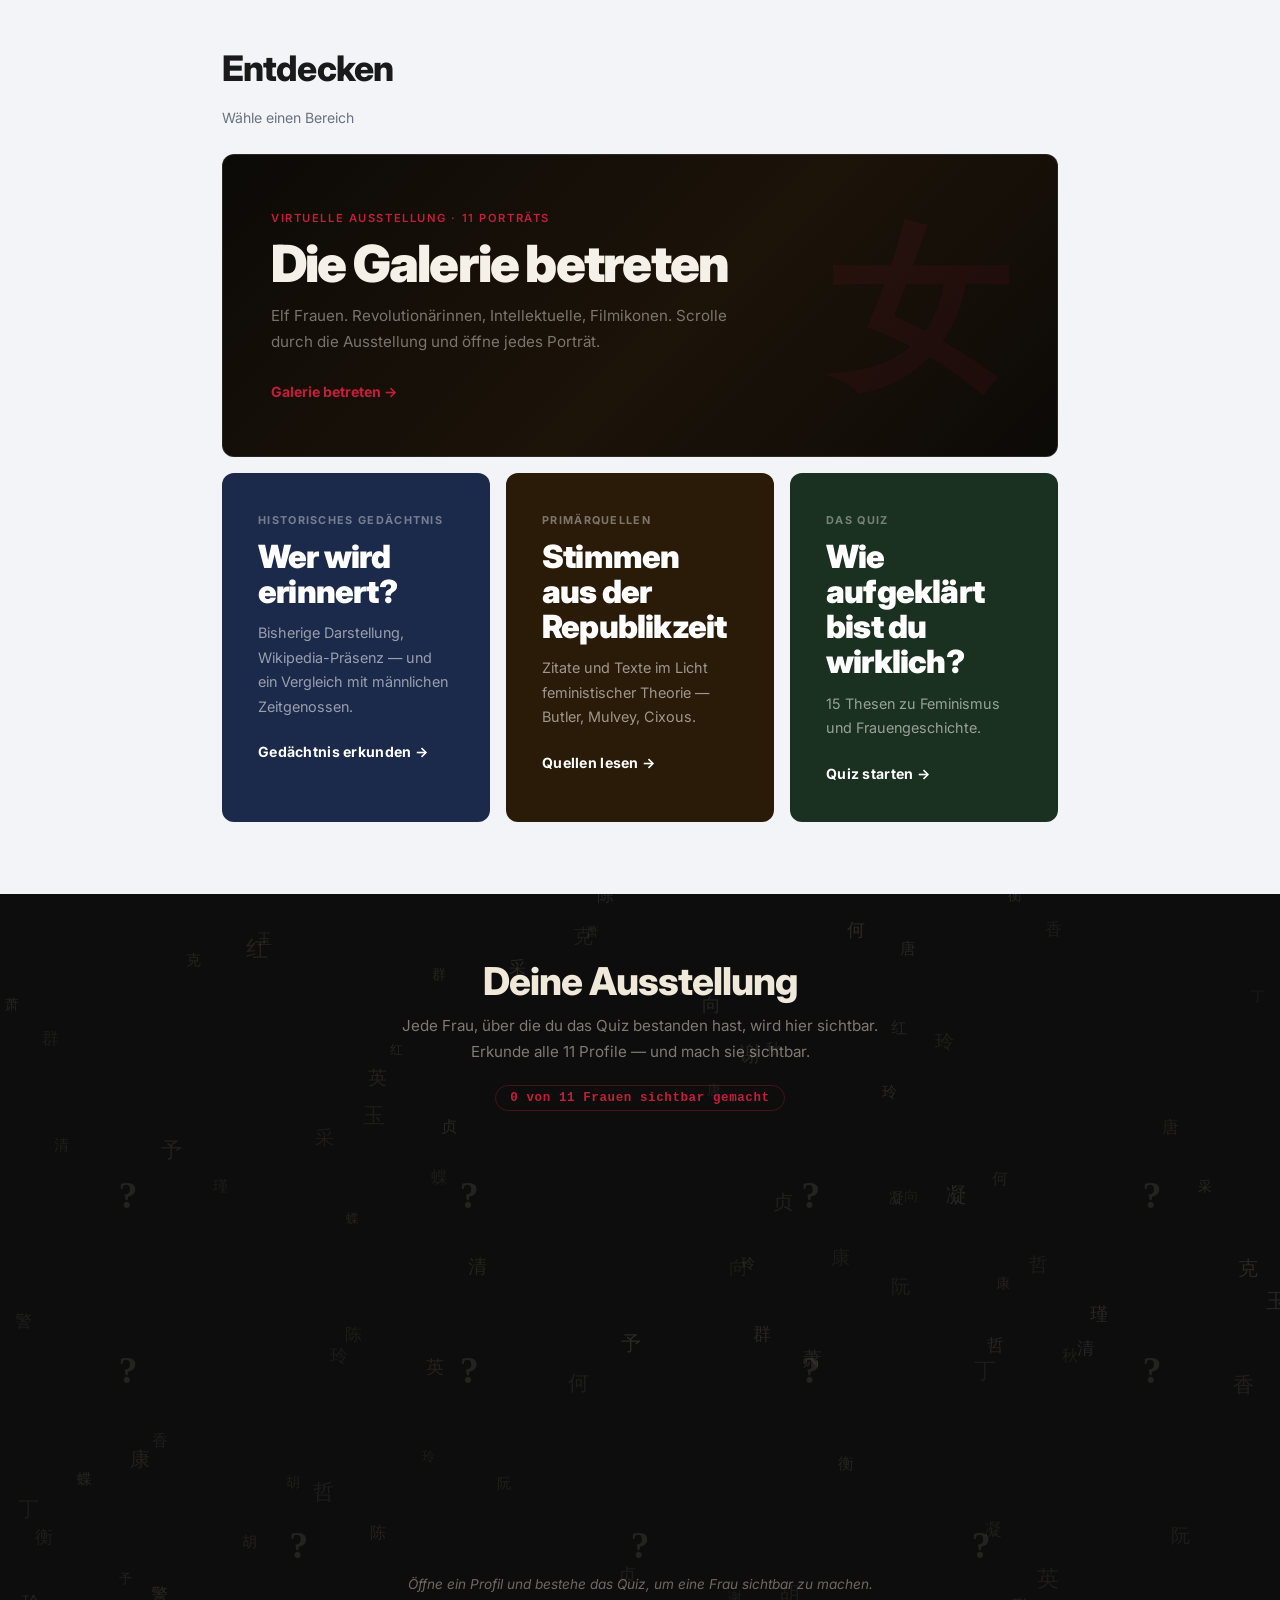
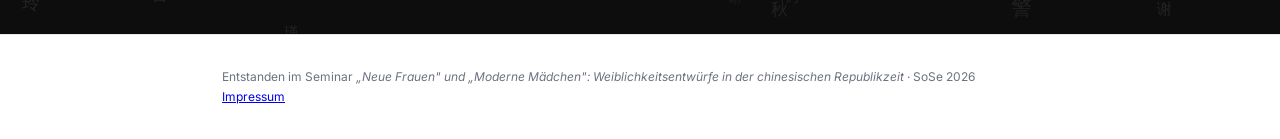
==== commit d820bd3a: "Add Xie Caizhen poster, update Xiang folio, add Impressum - galerie3d: implement Xie Caizhen poster " ====
--- a/index.html
+++ b/index.html
@@ -151,6 +151,7 @@
   <footer class="lp-footer">
     <div class="lp-container">
       <p>Entstanden im Seminar <em>„Neue Frauen" und „Moderne Mädchen": Weiblichkeitsentwürfe in der chinesischen Republikzeit</em> · SoSe 2026</p>
+      <p><a href="impressum.html" data-i18n="impressum_link">Impressum</a></p>
     </div>
   </footer>
 
